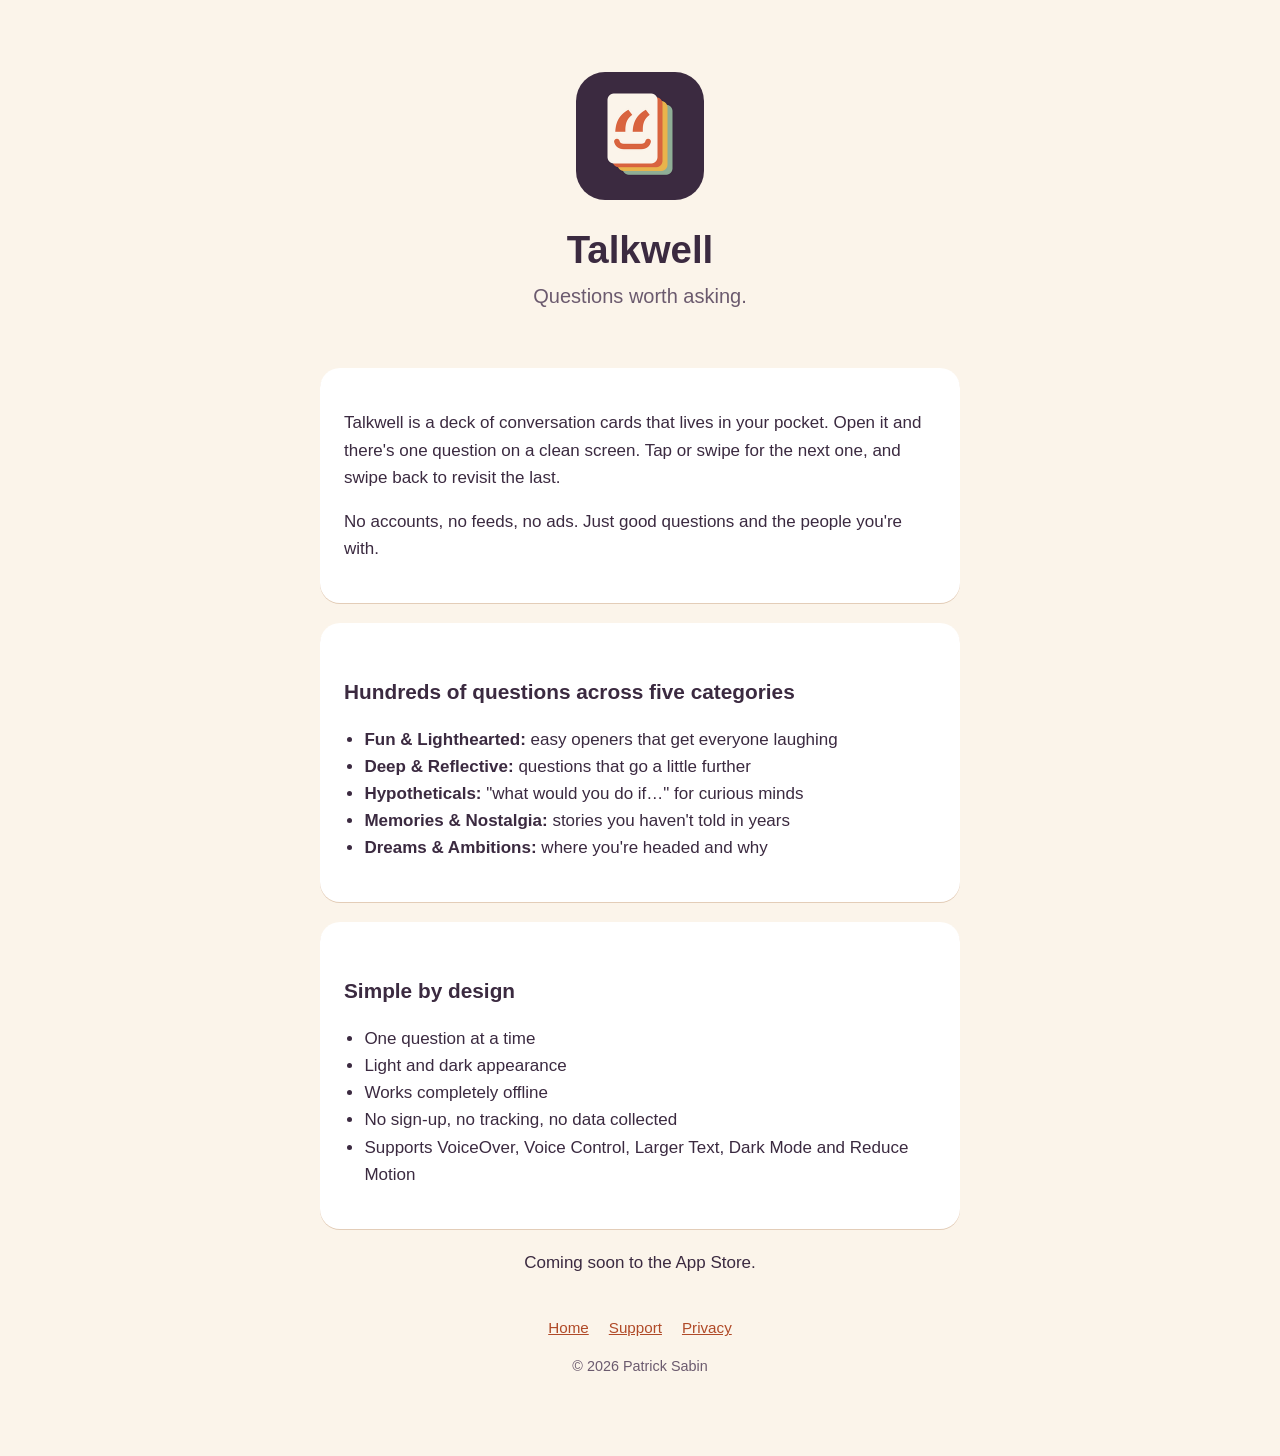
==== index.html @ 101a2ac6 "Add Talkwell website: home, support and privacy pages Governance-approved site (BR-7 rev): landing c" ====
<!doctype html>
<html lang="en"><head><meta charset="utf-8"><meta name="viewport" content="width=device-width,initial-scale=1">
<title>Talkwell: Conversation Prompts</title><meta name="description" content="Conversation cards in your pocket. Questions worth asking for date nights, dinners, road trips and old friends.">
<link rel="stylesheet" href="style.css"><link rel="icon" href="favicon.png"><link rel="apple-touch-icon" href="apple-touch-icon.png">
</head><body><main>
<section class="hero">
<img src="talkwell-icon-256.png" alt="Talkwell app icon: a stack of cards with a smiling quote mark">
<h1>Talkwell</h1>
<p class="tag">Questions worth asking.</p>
</section>
<div class="card">
<p>Talkwell is a deck of conversation cards that lives in your pocket. Open it and there's one question on a clean screen. Tap or swipe for the next one, and swipe back to revisit the last.</p>
<p>No accounts, no feeds, no ads. Just good questions and the people you're with.</p>
</div>
<div class="card">
<h2>Hundreds of questions across five categories</h2>
<ul>
<li><strong>Fun &amp; Lighthearted:</strong> easy openers that get everyone laughing</li>
<li><strong>Deep &amp; Reflective:</strong> questions that go a little further</li>
<li><strong>Hypotheticals:</strong> "what would you do if…" for curious minds</li>
<li><strong>Memories &amp; Nostalgia:</strong> stories you haven't told in years</li>
<li><strong>Dreams &amp; Ambitions:</strong> where you're headed and why</li>
</ul>
</div>
<div class="card">
<h2>Simple by design</h2>
<ul>
<li>One question at a time</li>
<li>Light and dark appearance</li>
<li>Works completely offline</li>
<li>No sign-up, no tracking, no data collected</li>
<li>Supports VoiceOver, Voice Control, Larger Text, Dark Mode and Reduce Motion</li>
</ul>
</div>
<p style="text-align:center">Coming soon to the App Store.</p>
<nav><a href="">Home</a><a href="support/">Support</a><a href="privacy/">Privacy</a></nav>
<p class="small" style="text-align:center">© 2026 Patrick Sabin</p>
</main></body></html>
---- style.css ----
:root{--bg:#FBF4EA;--fg:#3B2A40;--muted:#6B5A6E;--accent:#B04A28;--card:#FFFFFF;--line:#E3CDB8}
@media (prefers-color-scheme:dark){:root{--bg:#1A1320;--fg:#F4EEF2;--muted:#C2B4C4;--accent:#E57A55;--card:#2E2333;--line:#45374A}}
*{box-sizing:border-box}
body{margin:0;background:var(--bg);color:var(--fg);font:17px/1.6 -apple-system,BlinkMacSystemFont,"Segoe UI",Helvetica,Arial,sans-serif}
main{max-width:680px;margin:0 auto;padding:48px 20px 64px}
a{color:var(--accent)}
.hero{text-align:center;padding:24px 0 8px}
.hero img{width:128px;height:128px;border-radius:29px}
h1{font-size:2.4rem;line-height:1.15;margin:20px 0 8px}
.tag{font-size:1.25rem;color:var(--muted);margin:0 0 28px}
.card{background:var(--card);border-radius:20px;padding:24px;margin:20px 0;box-shadow:0 1px 0 var(--line)}
ul{padding-left:1.2em}
nav{display:flex;gap:20px;justify-content:center;margin-top:40px;font-size:.95rem}
h2{font-size:1.3rem;margin:28px 0 8px}
.small{color:var(--muted);font-size:.9rem}
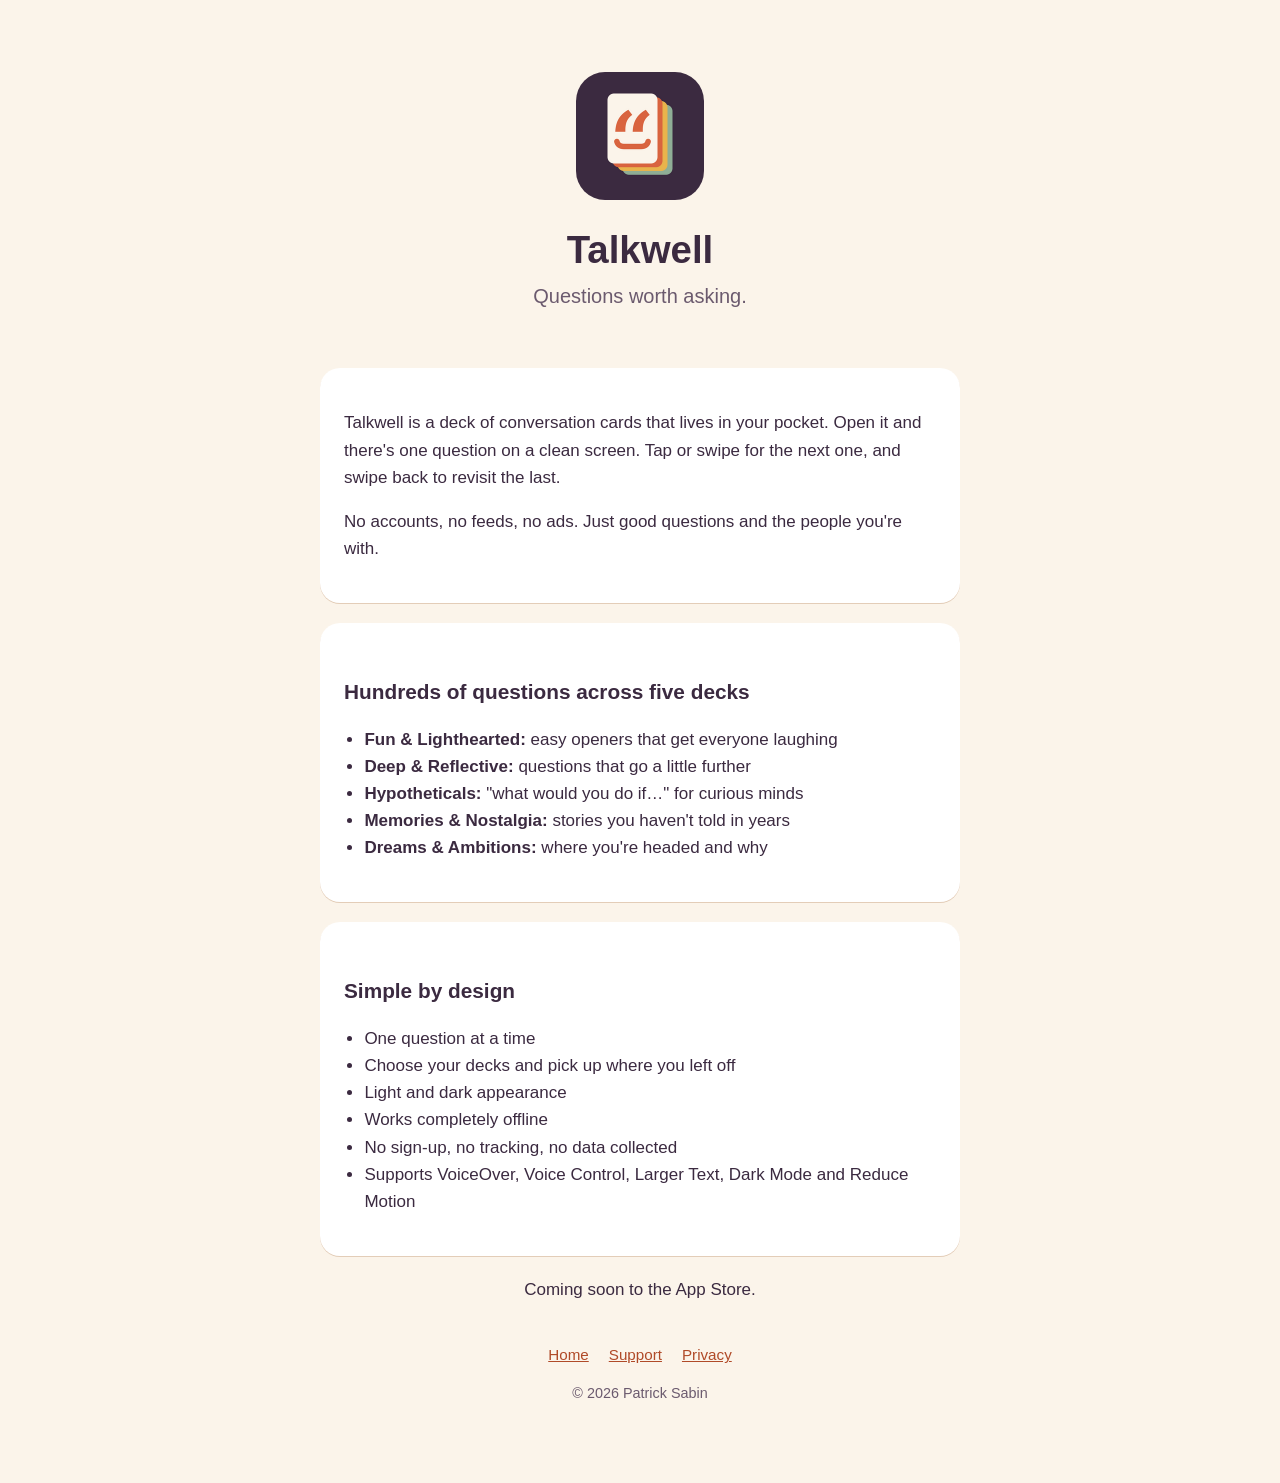
==== commit 05b8e93d: "Site copy for app 1.1.0: five decks, deck picker and Start over FAQ (SITE-004) Co-Authored-By: Claud" ====
--- a/index.html
+++ b/index.html
@@ -1,5 +1,7 @@
 <!doctype html>
 <html lang="en"><head><meta charset="utf-8"><meta name="viewport" content="width=device-width,initial-scale=1">
+<meta http-equiv="Content-Security-Policy" content="default-src 'none'; style-src 'self'; img-src 'self'; base-uri 'none'; form-action 'none'">
+<meta name="referrer" content="no-referrer">
 <title>Talkwell: Conversation Prompts</title><meta name="description" content="Conversation cards in your pocket. Questions worth asking for date nights, dinners, road trips and old friends.">
 <link rel="stylesheet" href="style.css"><link rel="icon" href="favicon.png"><link rel="apple-touch-icon" href="apple-touch-icon.png">
 </head><body><main>
@@ -13,7 +15,7 @@
 <p>No accounts, no feeds, no ads. Just good questions and the people you're with.</p>
 </div>
 <div class="card">
-<h2>Hundreds of questions across five categories</h2>
+<h2>Hundreds of questions across five decks</h2>
 <ul>
 <li><strong>Fun &amp; Lighthearted:</strong> easy openers that get everyone laughing</li>
 <li><strong>Deep &amp; Reflective:</strong> questions that go a little further</li>
@@ -26,13 +28,14 @@
 <h2>Simple by design</h2>
 <ul>
 <li>One question at a time</li>
+<li>Choose your decks and pick up where you left off</li>
 <li>Light and dark appearance</li>
 <li>Works completely offline</li>
 <li>No sign-up, no tracking, no data collected</li>
 <li>Supports VoiceOver, Voice Control, Larger Text, Dark Mode and Reduce Motion</li>
 </ul>
 </div>
-<p style="text-align:center">Coming soon to the App Store.</p>
+<p class="center">Coming soon to the App Store.</p>
 <nav><a href="">Home</a><a href="support/">Support</a><a href="privacy/">Privacy</a></nav>
-<p class="small" style="text-align:center">© 2026 Patrick Sabin</p>
+<p class="small center">© 2026 Patrick Sabin</p>
 </main></body></html>
--- a/style.css
+++ b/style.css
@@ -13,3 +13,4 @@
 nav{display:flex;gap:20px;justify-content:center;margin-top:40px;font-size:.95rem}
 h2{font-size:1.3rem;margin:28px 0 8px}
 .small{color:var(--muted);font-size:.9rem}
+.center{text-align:center}
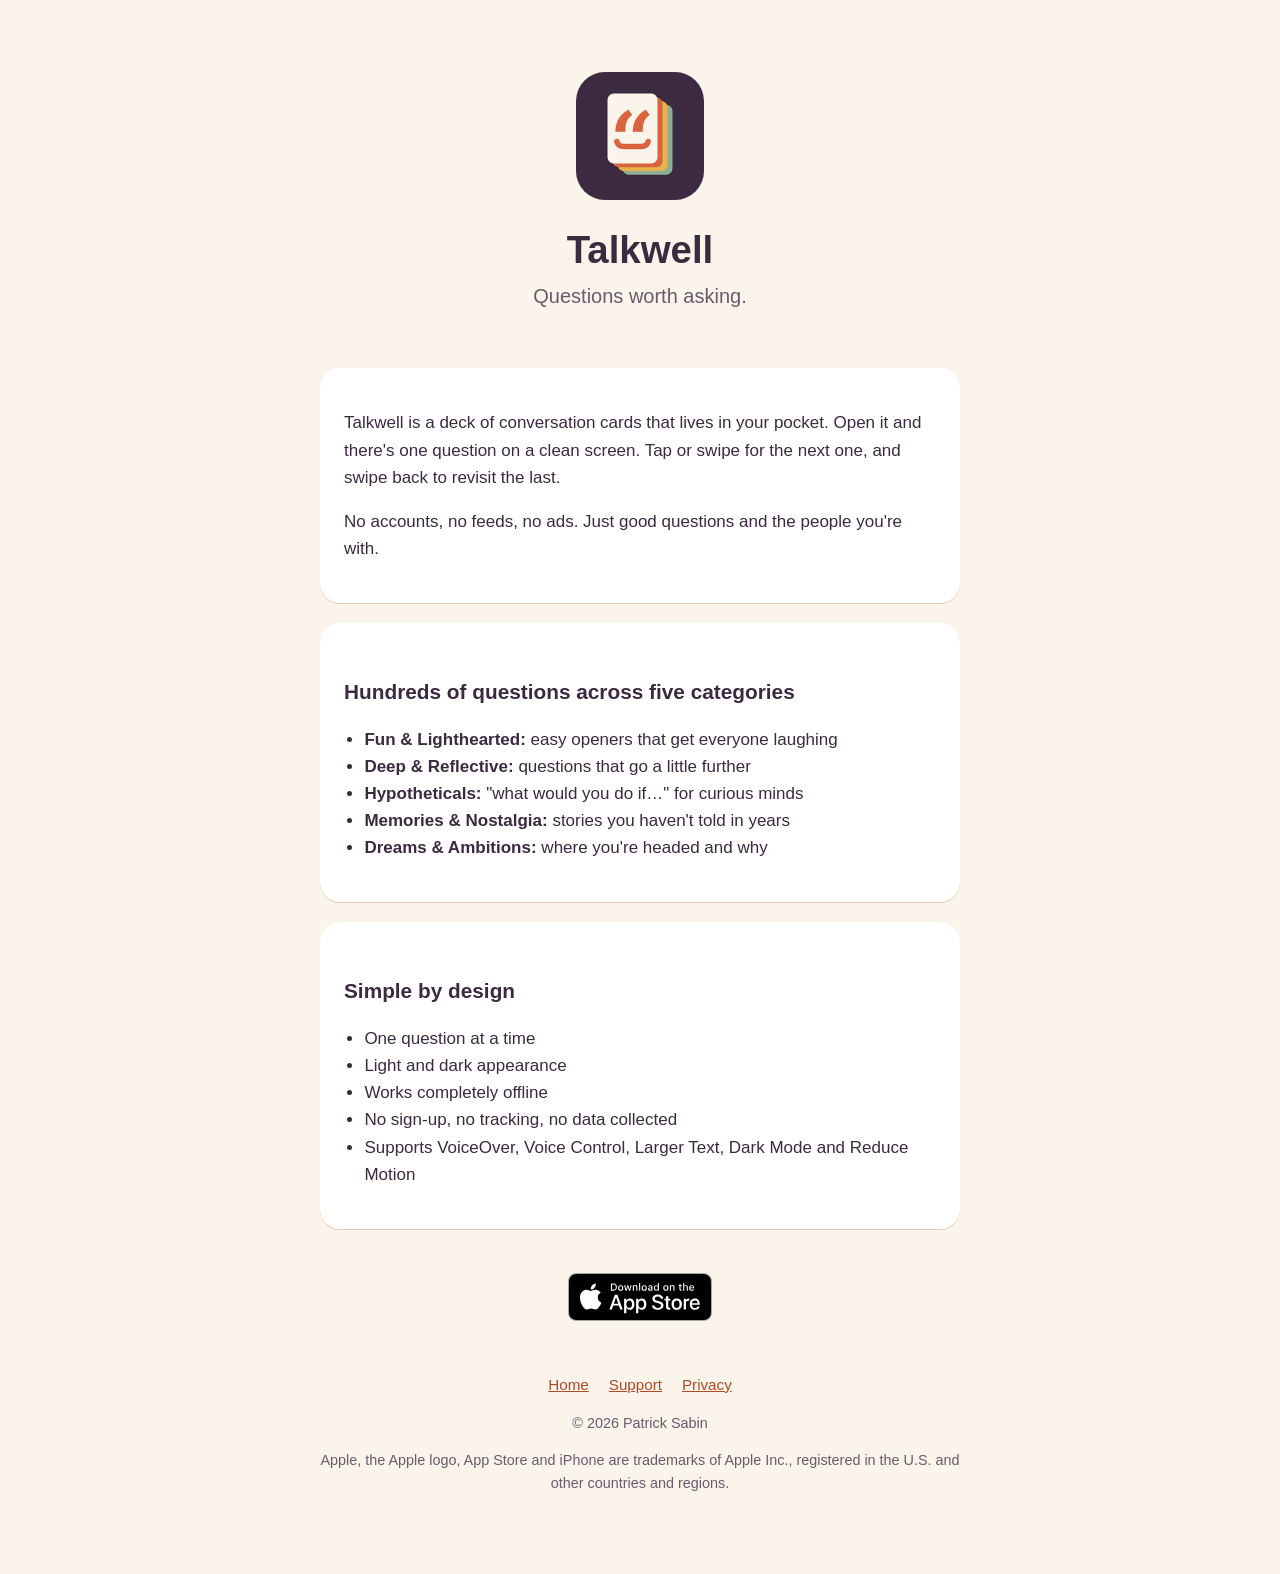
==== commit 4ca12cf5: "Add Apple's App Store badge and Apple credit line to the home page (SITE-005) Replaces 'Coming soon " ====
--- a/index.html
+++ b/index.html
@@ -15,7 +15,7 @@
 <p>No accounts, no feeds, no ads. Just good questions and the people you're with.</p>
 </div>
 <div class="card">
-<h2>Hundreds of questions across five decks</h2>
+<h2>Hundreds of questions across five categories</h2>
 <ul>
 <li><strong>Fun &amp; Lighthearted:</strong> easy openers that get everyone laughing</li>
 <li><strong>Deep &amp; Reflective:</strong> questions that go a little further</li>
@@ -28,14 +28,14 @@
 <h2>Simple by design</h2>
 <ul>
 <li>One question at a time</li>
-<li>Choose your decks and pick up where you left off</li>
 <li>Light and dark appearance</li>
 <li>Works completely offline</li>
 <li>No sign-up, no tracking, no data collected</li>
 <li>Supports VoiceOver, Voice Control, Larger Text, Dark Mode and Reduce Motion</li>
 </ul>
 </div>
-<p class="center">Coming soon to the App Store.</p>
+<p class="center badge"><a href="https://apps.apple.com/app/id6821820311"><img src="badges/Download_on_the_App_Store_Badge_US-UK_RGB_blk_092917.svg" alt="Download on the App Store" width="144" height="48"></a></p>
 <nav><a href="">Home</a><a href="support/">Support</a><a href="privacy/">Privacy</a></nav>
 <p class="small center">© 2026 Patrick Sabin</p>
+<p class="small center">Apple, the Apple logo, App Store and iPhone are trademarks of Apple Inc., registered in the U.S. and other countries and regions.</p>
 </main></body></html>
--- a/style.css
+++ b/style.css
@@ -14,3 +14,4 @@
 h2{font-size:1.3rem;margin:28px 0 8px}
 .small{color:var(--muted);font-size:.9rem}
 .center{text-align:center}
+.badge{margin:32px 0}.badge a{display:inline-block;padding:12px;line-height:0}.badge img{height:48px;width:auto}
